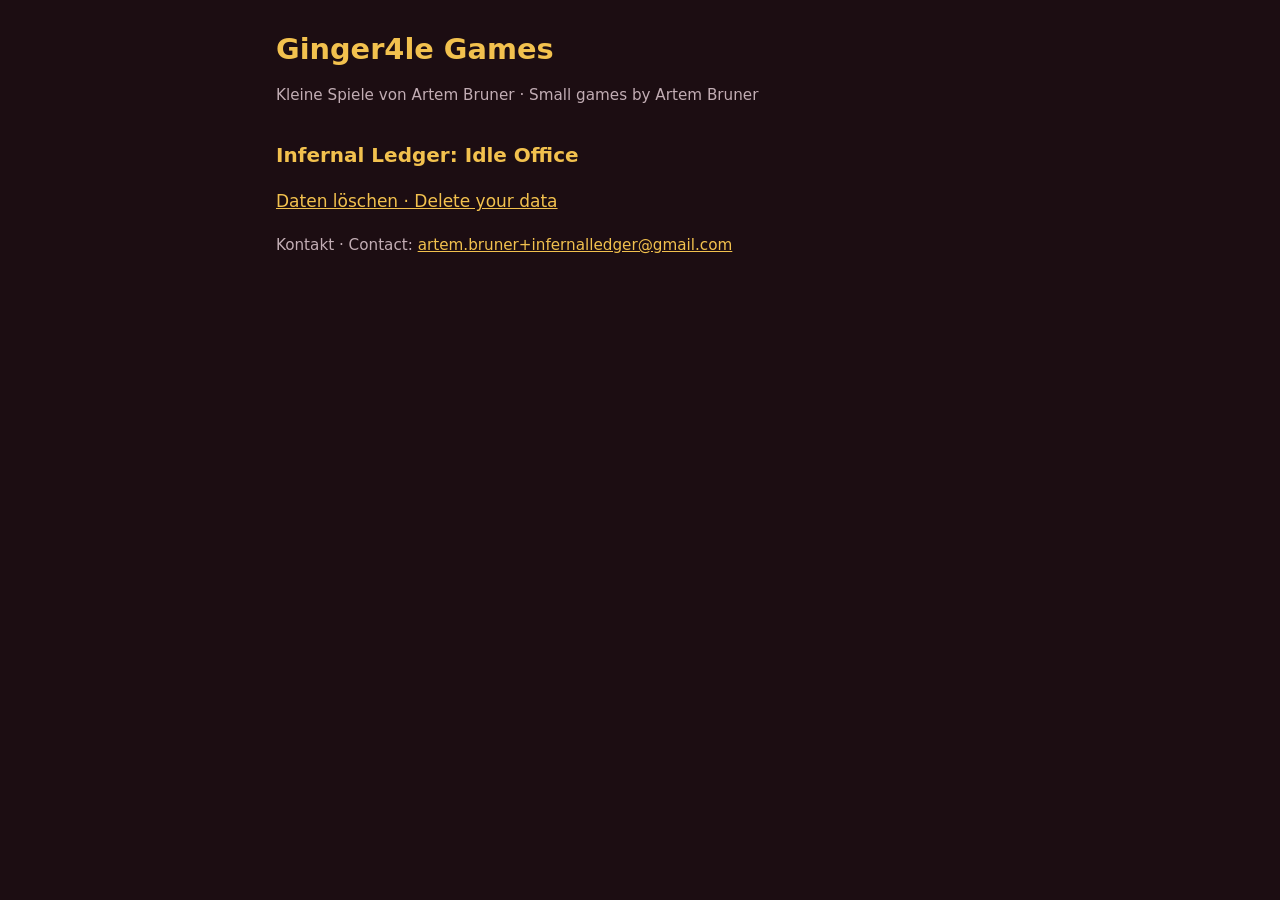
==== index.html @ 53cb0518 "Shared pages for Ginger4le games: Infernal Ledger data deletion Co-Authored-By: Claude Opus 5.5 <nor" ====
<!doctype html>
<html lang="de">
<head>
<meta charset="utf-8">
<meta name="viewport" content="width=device-width, initial-scale=1">
<title>Ginger4le Games</title>
<link rel="stylesheet" href="style.css">
</head>
<body>
<main>
<h1>Ginger4le Games</h1>
<p class="muted">Kleine Spiele von Artem Bruner · Small games by Artem Bruner</p>

<h2>Infernal Ledger: Idle Office</h2>
<ul class="games">
  <li><a href="infernal-ledger/delete-data.html">Daten löschen · Delete your data</a></li>
</ul>

<p class="muted">Kontakt · Contact: <a href="mailto:artem.bruner+infernalledger@gmail.com">artem.bruner+infernalledger@gmail.com</a></p>
</main>
</body>
</html>
---- style.css ----
:root {
  --bg: #1c0d12;
  --card: #2a1118;
  --text: #f1e6ea;
  --muted: #c2adb4;
  --gold: #f2c14e;
  --line: #4a2630;
}
* { box-sizing: border-box; }
body {
  margin: 0;
  background: var(--bg);
  color: var(--text);
  font: 17px/1.6 system-ui, -apple-system, "Segoe UI", Roboto, sans-serif;
}
main { max-width: 760px; margin: 0 auto; padding: 32px 16px 64px; }
h1 { color: var(--gold); font-size: 1.8rem; line-height: 1.25; margin: 0 0 8px; }
h2 { color: var(--gold); font-size: 1.25rem; margin: 32px 0 8px; }
p, li { color: var(--text); }
.muted { color: var(--muted); font-size: 0.95rem; }
a { color: var(--gold); }
section { background: var(--card); border: 1px solid var(--line); border-radius: 12px; padding: 4px 20px 16px; margin: 20px 0; }
nav.lang { margin: 8px 0 24px; }
nav.lang a { margin-right: 16px; }
ul.games { list-style: none; padding: 0; }
ul.games li { margin: 8px 0; }
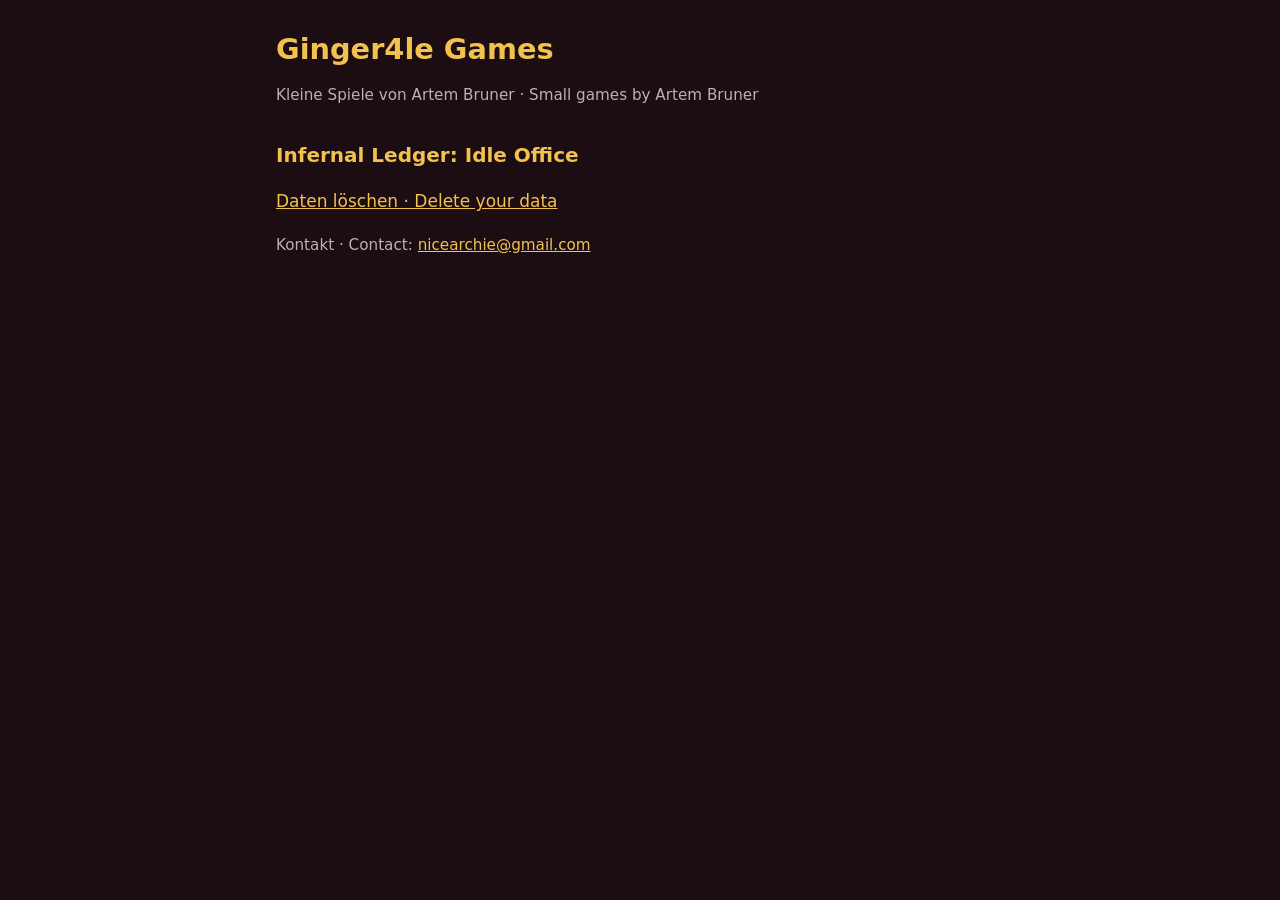
==== commit 78e99ac4: "Contact address nicearchie@gmail.com Co-Authored-By: Claude Opus 5.5 <noreply@anthropic.com>" ====
--- a/index.html
+++ b/index.html
@@ -16,7 +16,7 @@
   <li><a href="infernal-ledger/delete-data.html">Daten löschen · Delete your data</a></li>
 </ul>
 
-<p class="muted">Kontakt · Contact: <a href="mailto:artem.bruner+infernalledger@gmail.com">artem.bruner+infernalledger@gmail.com</a></p>
+<p class="muted">Kontakt · Contact: <a href="mailto:nicearchie@gmail.com">nicearchie@gmail.com</a></p>
 </main>
 </body>
 </html>
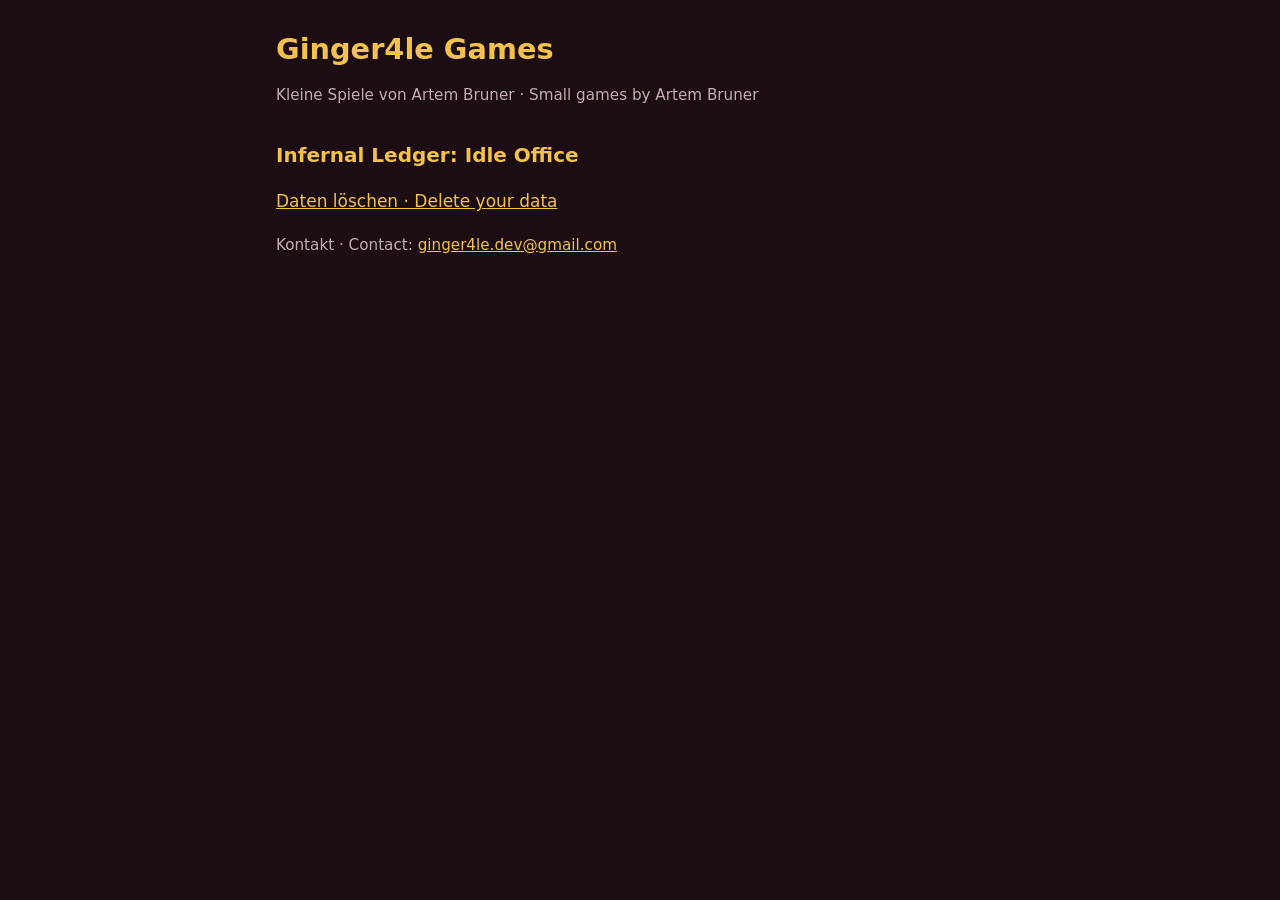
==== commit f8de51e0: "Contact address ginger4le.dev@gmail.com Co-Authored-By: Claude Opus 5.5 <noreply@anthropic.com>" ====
--- a/index.html
+++ b/index.html
@@ -16,7 +16,7 @@
   <li><a href="infernal-ledger/delete-data.html">Daten löschen · Delete your data</a></li>
 </ul>
 
-<p class="muted">Kontakt · Contact: <a href="mailto:nicearchie@gmail.com">nicearchie@gmail.com</a></p>
+<p class="muted">Kontakt · Contact: <a href="mailto:ginger4le.dev@gmail.com">ginger4le.dev@gmail.com</a></p>
 </main>
 </body>
 </html>
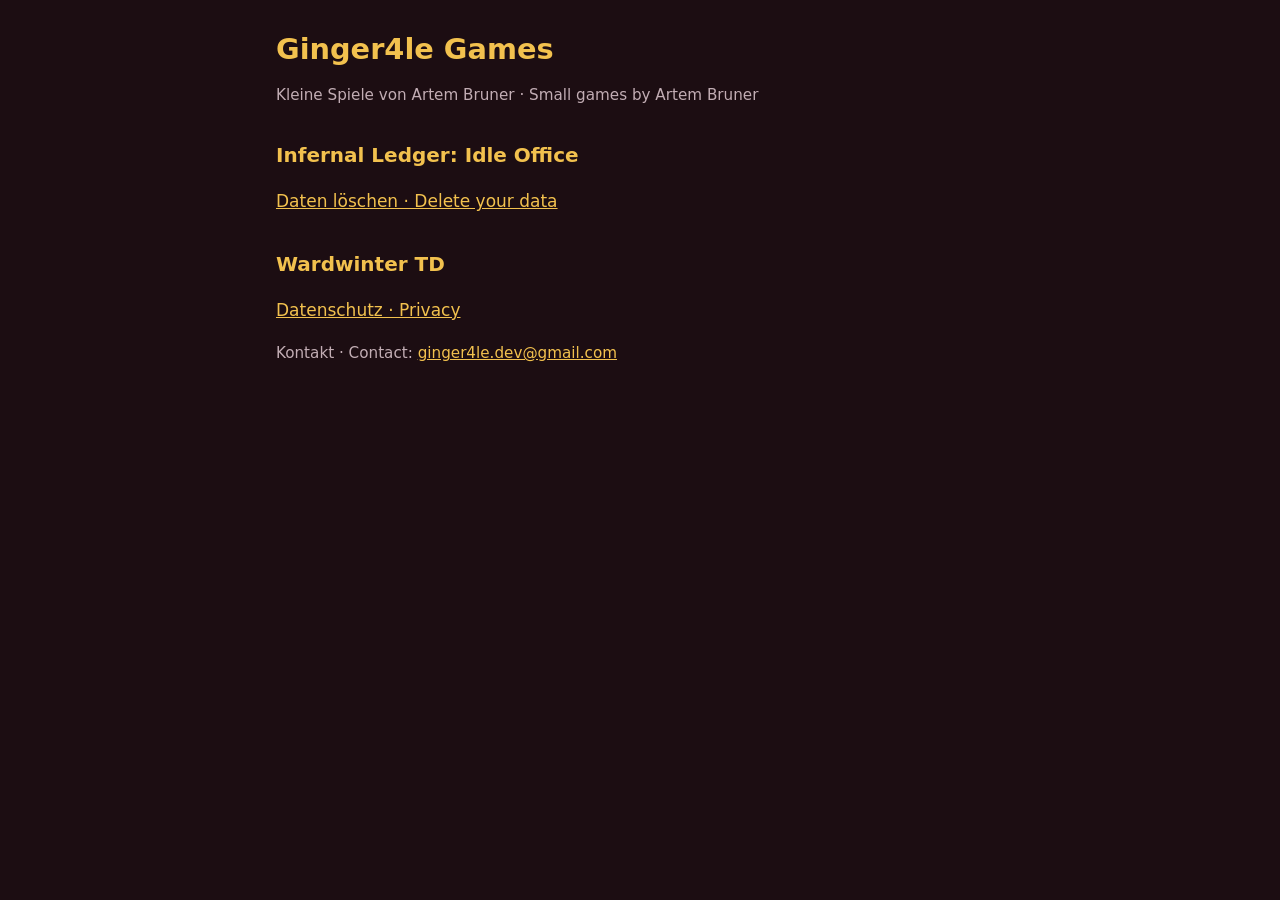
==== commit ade78182: "Index: Wardwinter TD privacy link Co-Authored-By: Claude Opus 5.5 <noreply@anthropic.com>" ====
--- a/index.html
+++ b/index.html
@@ -16,6 +16,10 @@
   <li><a href="infernal-ledger/delete-data.html">Daten löschen · Delete your data</a></li>
 </ul>
 
+<h2>Wardwinter TD</h2>
+<ul class="games">
+  <li><a href="wardwinter/privacy.html">Datenschutz · Privacy</a></li>
+</ul>
 <p class="muted">Kontakt · Contact: <a href="mailto:ginger4le.dev@gmail.com">ginger4le.dev@gmail.com</a></p>
 </main>
 </body>
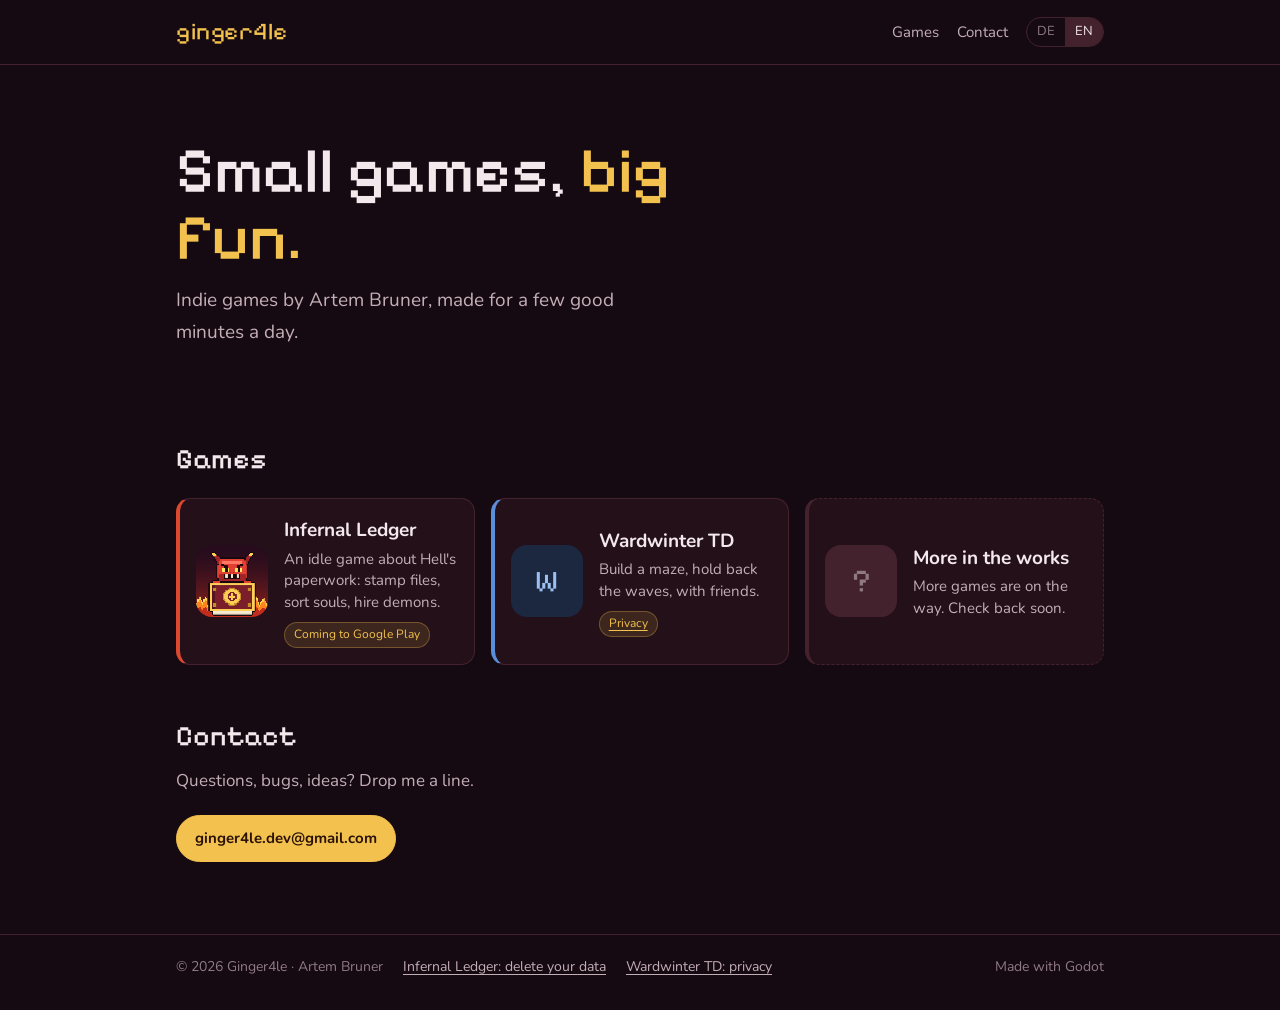
==== commit 5a6a9899: "Pixel studio design: home page with game cards, Infernal Ledger page, DE/EN switch Co-Authored-By: C" ====
--- a/index.html
+++ b/index.html
@@ -4,23 +4,65 @@
 <meta charset="utf-8">
 <meta name="viewport" content="width=device-width, initial-scale=1">
 <title>Ginger4le Games</title>
+<meta name="description" content="Kleine Spiele von Artem Bruner. Small games by Artem Bruner.">
+<meta name="theme-color" content="#160a12">
+<link rel="icon" href="assets/favicon.svg" type="image/svg+xml">
 <link rel="stylesheet" href="style.css">
+<script src="assets/lang.js"></script>
 </head>
 <body>
-<main>
-<h1>Ginger4le Games</h1>
-<p class="muted">Kleine Spiele von Artem Bruner · Small games by Artem Bruner</p>
+<header class="top"><div class="wrap">
+  <a class="logo" href="./">ginger4le</a>
+  <nav class="nav">
+    <a href="#spiele" class="hide-sm"><span class="de">Spiele</span><span class="en">Games</span></a>
+    <a href="#kontakt" class="hide-sm"><span class="de">Kontakt</span><span class="en">Contact</span></a>
+    <span class="lang"><button data-set="de" aria-label="Deutsch">DE</button><button data-set="en" aria-label="English">EN</button></span>
+  </nav>
+</div></header>
 
-<h2>Infernal Ledger: Idle Office</h2>
-<ul class="games">
-  <li><a href="infernal-ledger/delete-data.html">Daten löschen · Delete your data</a></li>
-</ul>
+<main class="wrap">
+  <section class="hero">
+    <h1><span class="de">Kleine Spiele, <span class="hl">große Freude.</span></span><span class="en">Small games, <span class="hl">big fun.</span></span></h1>
+    <p><span class="de">Indie-Spiele von Artem Bruner, gemacht für ein paar gute Minuten am Tag.</span><span class="en">Indie games by Artem Bruner, made for a few good minutes a day.</span></p>
+  </section>
 
-<h2>Wardwinter TD</h2>
-<ul class="games">
-  <li><a href="wardwinter/privacy.html">Datenschutz · Privacy</a></li>
-</ul>
-<p class="muted">Kontakt · Contact: <a href="mailto:ginger4le.dev@gmail.com">ginger4le.dev@gmail.com</a></p>
+  <h2 id="spiele"><span class="de">Spiele</span><span class="en">Games</span></h2>
+  <div class="games">
+    <a class="game" href="infernal-ledger/" style="--accent:#d9482f">
+      <img src="infernal-ledger/img/icon.png" alt="" width="72" height="72">
+      <div>
+        <h3>Infernal Ledger</h3>
+        <p><span class="de">Idle-Spiel im Höllenbüro: Akten stempeln, Seelen sortieren, Dämonen einstellen.</span><span class="en">An idle game about Hell's paperwork: stamp files, sort souls, hire demons.</span></p>
+        <span class="badge"><span class="de">Bald bei Google Play</span><span class="en">Coming to Google Play</span></span>
+      </div>
+    </a>
+    <div class="game" style="--accent:#5b8fd9">
+      <div class="dot" aria-hidden="true" style="width:72px;height:72px;border-radius:16px;flex:none;background:#1c2740;display:grid;place-items:center;font-family:var(--pixel);font-size:30px;color:#9cc0f0;">W</div>
+      <div>
+        <h3>Wardwinter TD</h3>
+        <p><span class="de">Labyrinth bauen, Wellen aufhalten, mit Freunden.</span><span class="en">Build a maze, hold back the waves, with friends.</span></p>
+        <a class="badge" href="wardwinter/privacy.html"><span class="de">Datenschutz</span><span class="en">Privacy</span></a>
+      </div>
+    </div>
+    <div class="game soon">
+      <div class="dot" aria-hidden="true">?</div>
+      <div>
+        <h3><span class="de">Mehr in Arbeit</span><span class="en">More in the works</span></h3>
+        <p><span class="de">Weitere Spiele folgen. Schau bald wieder vorbei.</span><span class="en">More games are on the way. Check back soon.</span></p>
+      </div>
+    </div>
+  </div>
+
+  <h2 id="kontakt"><span class="de">Kontakt</span><span class="en">Contact</span></h2>
+  <p class="section-lead"><span class="de">Fragen, Fehler, Ideen? Schreib mir gern.</span><span class="en">Questions, bugs, ideas? Drop me a line.</span></p>
+  <a class="btn primary" href="mailto:ginger4le.dev@gmail.com">ginger4le.dev@gmail.com</a>
 </main>
+
+<footer class="foot"><div class="wrap">
+  <span>© 2026 Ginger4le · Artem Bruner</span>
+  <a href="infernal-ledger/delete-data.html">Infernal Ledger: <span class="de">Daten löschen</span><span class="en">delete your data</span></a>
+  <a href="wardwinter/privacy.html">Wardwinter TD: <span class="de">Datenschutz</span><span class="en">privacy</span></a>
+  <span class="sp"><span class="de">Gemacht mit Godot</span><span class="en">Made with Godot</span></span>
+</div></footer>
 </body>
 </html>
--- a/style.css
+++ b/style.css
@@ -1,26 +1,133 @@
+@font-face { font-family: "Pixelify Sans"; src: url("assets/fonts/PixelifySans.ttf") format("truetype"); font-display: swap; }
+@font-face { font-family: "Nunito"; src: url("assets/fonts/Nunito.ttf") format("truetype"); font-weight: 200 1000; font-display: swap; }
+
 :root {
-  --bg: #1c0d12;
-  --card: #2a1118;
-  --text: #f1e6ea;
-  --muted: #c2adb4;
+  --bg: #160a12;
+  --card: #241019;
+  --card-hover: #2e1520;
+  --line: #44222d;
+  --text: #f3e8ec;
+  --muted: #c4aeb6;
+  --faint: #8f7a82;
   --gold: #f2c14e;
-  --line: #4a2630;
+  --ember: #d9482f;
+  --radius: 14px;
+  --pixel: "Pixelify Sans", "Courier New", monospace;
 }
+
 * { box-sizing: border-box; }
+html { -webkit-text-size-adjust: 100%; }
 body {
   margin: 0;
   background: var(--bg);
   color: var(--text);
-  font: 17px/1.6 system-ui, -apple-system, "Segoe UI", Roboto, sans-serif;
+  font: 17px/1.65 Nunito, system-ui, -apple-system, "Segoe UI", sans-serif;
 }
-main { max-width: 760px; margin: 0 auto; padding: 32px 16px 64px; }
-h1 { color: var(--gold); font-size: 1.8rem; line-height: 1.25; margin: 0 0 8px; }
-h2 { color: var(--gold); font-size: 1.25rem; margin: 32px 0 8px; }
-p, li { color: var(--text); }
-.muted { color: var(--muted); font-size: 0.95rem; }
-a { color: var(--gold); }
-section { background: var(--card); border: 1px solid var(--line); border-radius: 12px; padding: 4px 20px 16px; margin: 20px 0; }
-nav.lang { margin: 8px 0 24px; }
-nav.lang a { margin-right: 16px; }
-ul.games { list-style: none; padding: 0; }
-ul.games li { margin: 8px 0; }
+img { max-width: 100%; display: block; }
+a { color: var(--gold); text-underline-offset: 3px; }
+a:hover { color: #ffd77a; }
+
+/* language switch: html[data-lang] shows .de or .en */
+html[data-lang="de"] .en, html[data-lang="en"] .de { display: none !important; }
+html:not([data-lang]) .en { display: none !important; }
+
+.wrap { max-width: 960px; margin: 0 auto; padding: 0 16px; }
+
+/* header */
+.top { border-bottom: 1px solid var(--line); }
+.top .wrap { display: flex; align-items: center; gap: 16px; min-height: 64px; }
+.logo { font-family: var(--pixel); font-size: 24px; color: var(--gold); text-decoration: none; letter-spacing: 0.5px; }
+.logo:hover { color: var(--gold); }
+.nav { margin-left: auto; display: flex; align-items: center; gap: 18px; font-size: 15px; }
+.nav a { color: var(--muted); text-decoration: none; }
+.nav a:hover { color: var(--text); }
+.lang { display: inline-flex; border: 1px solid var(--line); border-radius: 999px; overflow: hidden; }
+.lang button {
+  background: none; border: 0; color: var(--faint); font: inherit; font-size: 13px;
+  padding: 3px 10px; cursor: pointer;
+}
+html[data-lang="de"] .lang [data-set="de"], html[data-lang="en"] .lang [data-set="en"],
+html:not([data-lang]) .lang [data-set="de"] { background: var(--line); color: var(--text); }
+
+/* hero */
+.hero { padding: 72px 0 40px; }
+.hero h1 {
+  font-family: var(--pixel); font-weight: 500; font-size: clamp(36px, 7vw, 64px);
+  line-height: 1.05; margin: 0 0 14px; max-width: 14ch;
+}
+.hero h1 .hl { color: var(--gold); }
+.hero p { color: var(--muted); font-size: 19px; margin: 0; max-width: 46ch; }
+
+h2 { font-family: var(--pixel); font-weight: 500; font-size: 28px; margin: 48px 0 16px; }
+.section-lead { color: var(--muted); margin: -8px 0 20px; }
+
+/* game cards */
+.games { display: grid; grid-template-columns: repeat(auto-fill, minmax(280px, 1fr)); gap: 16px; }
+.game {
+  --accent: var(--ember);
+  display: flex; gap: 16px; align-items: center;
+  background: var(--card); border: 1px solid var(--line); border-radius: var(--radius);
+  padding: 16px; text-decoration: none; color: var(--text);
+  border-left: 4px solid var(--accent);
+  transition: background .15s, transform .15s;
+}
+a.game:hover { background: var(--card-hover); transform: translateY(-2px); color: var(--text); }
+.game img { width: 72px; height: 72px; border-radius: 16px; flex: none; image-rendering: pixelated; }
+.game h3 { margin: 0 0 2px; font-size: 19px; }
+.game p { margin: 0; color: var(--muted); font-size: 15px; line-height: 1.45; }
+.badge {
+  display: inline-block; margin-top: 8px; font-size: 12px; padding: 2px 9px; border-radius: 999px;
+  background: rgba(242, 193, 78, .12); color: var(--gold); border: 1px solid rgba(242, 193, 78, .3);
+}
+.game.soon { --accent: var(--line); border-style: dashed; border-left-style: solid; }
+.game.soon .dot { width: 72px; height: 72px; border-radius: 16px; flex: none; background: var(--line);
+  display: grid; place-items: center; font-family: var(--pixel); font-size: 32px; color: var(--faint); }
+
+/* game page */
+.feature { border-radius: var(--radius); overflow: hidden; border: 1px solid var(--line); margin: 32px 0 24px; }
+.title-row { display: flex; gap: 16px; align-items: center; }
+.title-row img { width: 88px; height: 88px; border-radius: 20px; }
+.title-row h1 { font-family: var(--pixel); font-weight: 500; font-size: clamp(30px, 5vw, 44px); line-height: 1.1; margin: 0; }
+.title-row p { margin: 4px 0 0; color: var(--muted); }
+.actions { display: flex; flex-wrap: wrap; gap: 10px; margin: 24px 0 8px; }
+.btn {
+  display: inline-flex; align-items: center; gap: 8px; padding: 10px 18px; border-radius: 999px;
+  border: 1px solid var(--line); color: var(--text); text-decoration: none; font-size: 15px; background: var(--card);
+}
+.btn:hover { background: var(--card-hover); color: var(--text); }
+.btn.primary { background: var(--gold); color: #2a1206; border-color: var(--gold); font-weight: 700; }
+.btn.primary:hover { background: #ffd77a; color: #2a1206; }
+.btn.off { color: var(--faint); cursor: default; }
+.prose { max-width: 62ch; }
+.prose ul { padding-left: 20px; }
+.prose li { margin: 4px 0; }
+.shots { display: flex; gap: 12px; overflow-x: auto; padding-bottom: 8px; scroll-snap-type: x mandatory; }
+.shots img { width: 200px; flex: none; border-radius: 12px; border: 1px solid var(--line); scroll-snap-align: start; }
+
+/* text pages */
+.doc { max-width: 720px; padding-top: 32px; }
+.doc h1 { font-family: var(--pixel); font-weight: 500; font-size: clamp(28px, 5vw, 40px); line-height: 1.15; margin: 0 0 6px; }
+.doc .muted { color: var(--faint); font-size: 15px; }
+.card { background: var(--card); border: 1px solid var(--line); border-radius: var(--radius); padding: 4px 20px 14px; margin: 16px 0; }
+.card h2 { font-family: inherit; font-weight: 800; font-size: 19px; margin: 16px 0 6px; color: var(--gold); }
+.back { display: inline-block; margin-top: 24px; font-size: 15px; }
+
+/* footer */
+.foot { border-top: 1px solid var(--line); margin-top: 72px; }
+.foot .wrap { display: flex; flex-wrap: wrap; gap: 8px 20px; padding-top: 20px; padding-bottom: 32px; font-size: 14px; color: var(--faint); }
+.foot a { color: var(--muted); }
+.foot .sp { margin-left: auto; }
+
+@media (max-width: 560px) {
+  .nav .hide-sm { display: none; }
+  .hero { padding: 48px 0 24px; }
+  .foot .sp { margin-left: 0; width: 100%; }
+}
+
+/* plain text pages without the site header (e.g. wardwinter/privacy.html) */
+body > main:not(.wrap) { max-width: 760px; margin: 0 auto; padding: 40px 16px 64px; }
+main:not(.wrap) h1 { font-family: var(--pixel); font-weight: 500; font-size: clamp(28px, 5vw, 40px); line-height: 1.15; margin: 0 0 6px; color: var(--text); }
+main:not(.wrap) h2 { font-family: inherit; font-weight: 800; font-size: 19px; margin: 16px 0 6px; color: var(--gold); }
+main:not(.wrap) section { background: var(--card); border: 1px solid var(--line); border-radius: var(--radius); padding: 4px 20px 14px; margin: 16px 0; }
+nav.lang { display: flex; gap: 16px; border: 0; margin: 8px 0 24px; }
+.muted { color: var(--faint); font-size: 15px; }
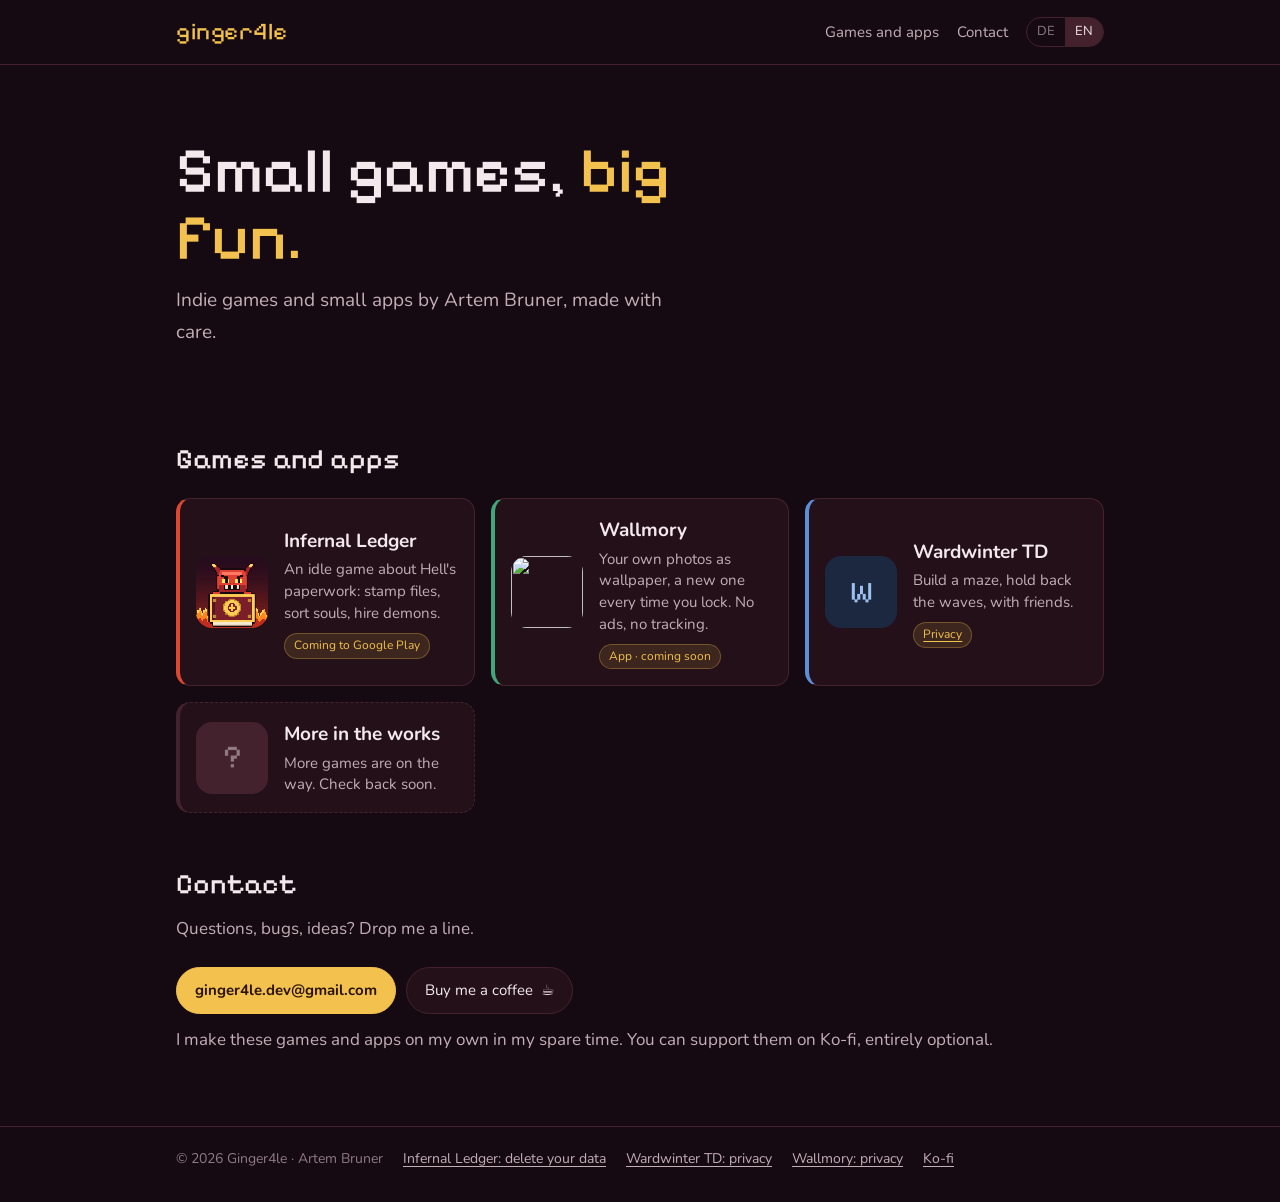
==== commit 0f9ccfb9: "Wallmory card and Ko-fi link Co-Authored-By: Claude Opus 5.5 <noreply@anthropic.com>" ====
--- a/index.html
+++ b/index.html
@@ -14,7 +14,7 @@
 <header class="top"><div class="wrap">
   <a class="logo" href="./">ginger4le</a>
   <nav class="nav">
-    <a href="#spiele" class="hide-sm"><span class="de">Spiele</span><span class="en">Games</span></a>
+    <a href="#spiele" class="hide-sm"><span class="de">Spiele und Apps</span><span class="en">Games and apps</span></a>
     <a href="#kontakt" class="hide-sm"><span class="de">Kontakt</span><span class="en">Contact</span></a>
     <span class="lang"><button data-set="de" aria-label="Deutsch">DE</button><button data-set="en" aria-label="English">EN</button></span>
   </nav>
@@ -23,10 +23,10 @@
 <main class="wrap">
   <section class="hero">
     <h1><span class="de">Kleine Spiele, <span class="hl">große Freude.</span></span><span class="en">Small games, <span class="hl">big fun.</span></span></h1>
-    <p><span class="de">Indie-Spiele von Artem Bruner, gemacht für ein paar gute Minuten am Tag.</span><span class="en">Indie games by Artem Bruner, made for a few good minutes a day.</span></p>
+    <p><span class="de">Indie-Spiele und kleine Apps von Artem Bruner, gemacht mit Liebe zum Detail.</span><span class="en">Indie games and small apps by Artem Bruner, made with care.</span></p>
   </section>
 
-  <h2 id="spiele"><span class="de">Spiele</span><span class="en">Games</span></h2>
+  <h2 id="spiele"><span class="de">Spiele und Apps</span><span class="en">Games and apps</span></h2>
   <div class="games">
     <a class="game" href="infernal-ledger/" style="--accent:#d9482f">
       <img src="infernal-ledger/img/icon.png" alt="" width="72" height="72">
@@ -34,6 +34,14 @@
         <h3>Infernal Ledger</h3>
         <p><span class="de">Idle-Spiel im Höllenbüro: Akten stempeln, Seelen sortieren, Dämonen einstellen.</span><span class="en">An idle game about Hell's paperwork: stamp files, sort souls, hire demons.</span></p>
         <span class="badge"><span class="de">Bald bei Google Play</span><span class="en">Coming to Google Play</span></span>
+      </div>
+    </a>
+    <a class="game" href="wallmory/" style="--accent:#3fa77a">
+      <img src="wallmory/img/icon.png" alt="" width="72" height="72">
+      <div>
+        <h3>Wallmory</h3>
+        <p><span class="de">Deine eigenen Fotos als Hintergrund, bei jedem Sperren ein neues. Ohne Werbung, ohne Tracking.</span><span class="en">Your own photos as wallpaper, a new one every time you lock. No ads, no tracking.</span></p>
+        <span class="badge"><span class="de">App · bald verfügbar</span><span class="en">App · coming soon</span></span>
       </div>
     </a>
     <div class="game" style="--accent:#5b8fd9">
@@ -55,14 +63,19 @@
 
   <h2 id="kontakt"><span class="de">Kontakt</span><span class="en">Contact</span></h2>
   <p class="section-lead"><span class="de">Fragen, Fehler, Ideen? Schreib mir gern.</span><span class="en">Questions, bugs, ideas? Drop me a line.</span></p>
-  <a class="btn primary" href="mailto:ginger4le.dev@gmail.com">ginger4le.dev@gmail.com</a>
+  <div class="actions">
+    <a class="btn primary" href="mailto:ginger4le.dev@gmail.com">ginger4le.dev@gmail.com</a>
+    <a class="btn" href="https://ko-fi.com/artembruner" rel="noopener"><span class="de">Spendier mir einen Kaffee</span><span class="en">Buy me a coffee</span> ☕</a>
+  </div>
+  <p class="section-lead" style="margin-top:12px"><span class="de">Meine Spiele und Apps mache ich allein in meiner Freizeit. Über Ko-fi kannst du sie unterstützen, ganz freiwillig.</span><span class="en">I make these games and apps on my own in my spare time. You can support them on Ko-fi, entirely optional.</span></p>
 </main>
 
 <footer class="foot"><div class="wrap">
   <span>© 2026 Ginger4le · Artem Bruner</span>
   <a href="infernal-ledger/delete-data.html">Infernal Ledger: <span class="de">Daten löschen</span><span class="en">delete your data</span></a>
   <a href="wardwinter/privacy.html">Wardwinter TD: <span class="de">Datenschutz</span><span class="en">privacy</span></a>
-  <span class="sp"><span class="de">Gemacht mit Godot</span><span class="en">Made with Godot</span></span>
+  <a href="wallmory/privacy.html">Wallmory: <span class="de">Datenschutz</span><span class="en">privacy</span></a>
+  <a href="https://ko-fi.com/artembruner" rel="noopener">Ko-fi</a>
 </div></footer>
 </body>
 </html>
--- a/style.css
+++ b/style.css
@@ -23,7 +23,7 @@
   color: var(--text);
   font: 17px/1.65 Nunito, system-ui, -apple-system, "Segoe UI", sans-serif;
 }
-img { max-width: 100%; display: block; }
+img { max-width: 100%; height: auto; display: block; }
 a { color: var(--gold); text-underline-offset: 3px; }
 a:hover { color: #ffd77a; }
 
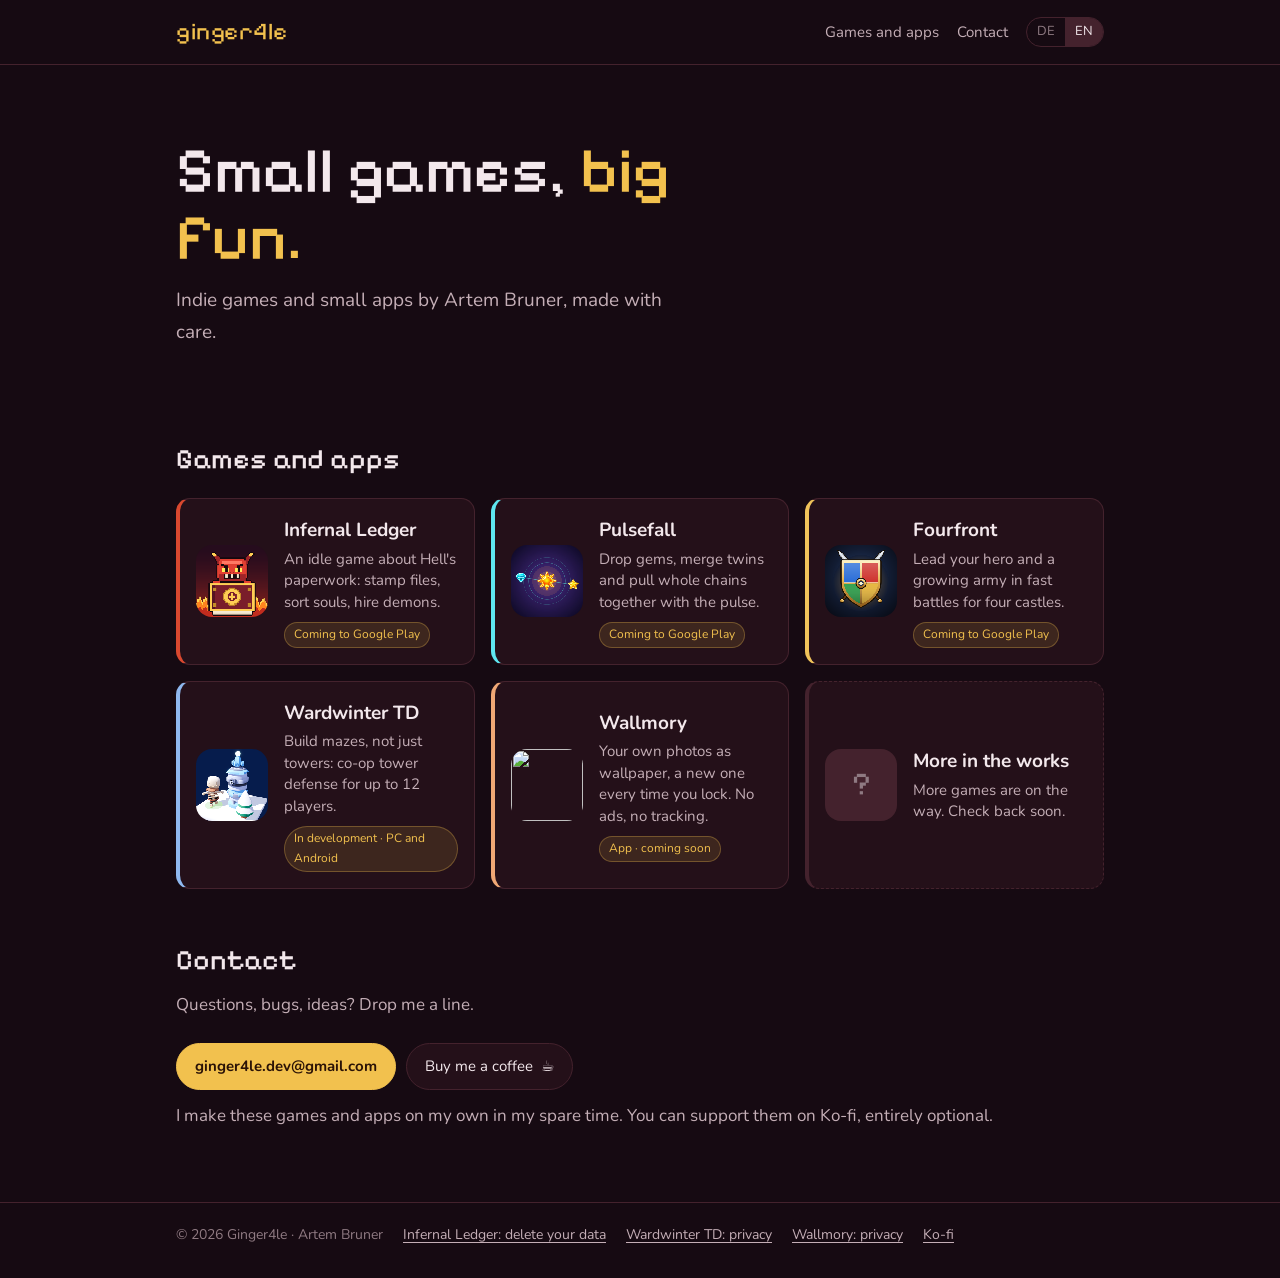
==== commit 355d001f: "Pages for Pulsefall, Fourfront and Wardwinter TD in the shared frame; home cards for all games Co-Au" ====
--- a/index.html
+++ b/index.html
@@ -36,7 +36,31 @@
         <span class="badge"><span class="de">Bald bei Google Play</span><span class="en">Coming to Google Play</span></span>
       </div>
     </a>
-    <a class="game" href="wallmory/" style="--accent:#3fa77a">
+    <a class="game" href="pulsefall/" style="--accent:#5ee7f0">
+      <img src="pulsefall/img/icon.png" alt="" width="72" height="72">
+      <div>
+        <h3>Pulsefall</h3>
+        <p><span class="de">Lass Gems fallen, verschmelze Zwillinge und zieh mit dem Puls ganze Ketten.</span><span class="en">Drop gems, merge twins and pull whole chains together with the pulse.</span></p>
+        <span class="badge"><span class="de">Bald bei Google Play</span><span class="en">Coming to Google Play</span></span>
+      </div>
+    </a>
+    <a class="game" href="fourfront/" style="--accent:#f0c35a">
+      <img src="fourfront/img/icon.png" alt="" width="72" height="72">
+      <div>
+        <h3>Fourfront</h3>
+        <p><span class="de">Führe deinen Helden und deine Armee in schnelle Schlachten um vier Burgen.</span><span class="en">Lead your hero and a growing army in fast battles for four castles.</span></p>
+        <span class="badge"><span class="de">Bald bei Google Play</span><span class="en">Coming to Google Play</span></span>
+      </div>
+    </a>
+    <a class="game" href="wardwinter/" style="--accent:#8fb8ef">
+      <img src="wardwinter/img/icon.png" alt="" width="72" height="72">
+      <div>
+        <h3>Wardwinter TD</h3>
+        <p><span class="de">Baut Labyrinthe, nicht nur Türme: Koop-Tower-Defense für bis zu 12 Spieler.</span><span class="en">Build mazes, not just towers: co-op tower defense for up to 12 players.</span></p>
+        <span class="badge"><span class="de">In Entwicklung · PC und Android</span><span class="en">In development · PC and Android</span></span>
+      </div>
+    </a>
+    <a class="game" href="wallmory/" style="--accent:#f0a875">
       <img src="wallmory/img/icon.png" alt="" width="72" height="72">
       <div>
         <h3>Wallmory</h3>
@@ -44,14 +68,6 @@
         <span class="badge"><span class="de">App · bald verfügbar</span><span class="en">App · coming soon</span></span>
       </div>
     </a>
-    <div class="game" style="--accent:#5b8fd9">
-      <div class="dot" aria-hidden="true" style="width:72px;height:72px;border-radius:16px;flex:none;background:#1c2740;display:grid;place-items:center;font-family:var(--pixel);font-size:30px;color:#9cc0f0;">W</div>
-      <div>
-        <h3>Wardwinter TD</h3>
-        <p><span class="de">Labyrinth bauen, Wellen aufhalten, mit Freunden.</span><span class="en">Build a maze, hold back the waves, with friends.</span></p>
-        <a class="badge" href="wardwinter/privacy.html"><span class="de">Datenschutz</span><span class="en">Privacy</span></a>
-      </div>
-    </div>
     <div class="game soon">
       <div class="dot" aria-hidden="true">?</div>
       <div>
--- a/style.css
+++ b/style.css
@@ -11,6 +11,9 @@
   --faint: #8f7a82;
   --gold: #f2c14e;
   --ember: #d9482f;
+  --accent: var(--gold);
+  --on-accent: #2a1206;
+  --hero: #241019;
   --radius: 14px;
   --pixel: "Pixelify Sans", "Courier New", monospace;
 }
@@ -97,6 +100,25 @@
 .btn:hover { background: var(--card-hover); color: var(--text); }
 .btn.primary { background: var(--gold); color: #2a1206; border-color: var(--gold); font-weight: 700; }
 .btn.primary:hover { background: #ffd77a; color: #2a1206; }
+.btn.accent { background: var(--accent); border-color: var(--accent); color: var(--on-accent); font-weight: 700; }
+.btn.accent:hover { filter: brightness(1.08); color: var(--on-accent); }
+
+/* product page (apps and games with their own accent color) */
+.phero { text-align: center; padding: 44px 0 80px; background: var(--hero); border-bottom: 1px solid var(--line); }
+.phero .appicon { width: 88px; height: 88px; border-radius: 22px; margin: 0 auto; }
+.phero h1 { font-weight: 900; font-size: clamp(34px, 6vw, 48px); line-height: 1.1; margin: 14px 0 6px; }
+.phero .tagline { color: var(--accent); font-size: 20px; line-height: 1.4; margin: 0 0 12px; }
+.phero .intro { color: var(--muted); max-width: 560px; margin: 0 auto 20px; }
+.pshots { display: flex; gap: 16px; justify-content: center; margin-top: -52px; position: relative; }
+.pshots img { width: calc((100% - 32px) / 3); max-width: 240px; border-radius: clamp(10px, 2.5vw, 20px); border: 1px solid var(--line); }
+.features { display: grid; grid-template-columns: repeat(auto-fit, minmax(210px, 1fr)); gap: 16px; margin-top: 40px; }
+.features > div { background: var(--card); border: 1px solid var(--line); border-radius: var(--radius); padding: 16px 18px; }
+.features h3 { margin: 0 0 4px; font-size: 17px; color: var(--accent); }
+.features p { margin: 0; color: var(--muted); font-size: 15px; line-height: 1.5; }
+.support { text-align: center; background: var(--card); border: 1px solid var(--line); border-radius: 20px; padding: 28px 20px; margin-top: 40px; }
+.support h2 { font-family: inherit; font-weight: 800; font-size: 24px; margin: 0 0 8px; }
+.support p { color: var(--muted); max-width: 520px; margin: 0 auto 16px; }
+.support .more { font-size: 15px; margin: 16px auto 0; }
 .btn.off { color: var(--faint); cursor: default; }
 .prose { max-width: 62ch; }
 .prose ul { padding-left: 20px; }
@@ -109,7 +131,10 @@
 .doc h1 { font-family: var(--pixel); font-weight: 500; font-size: clamp(28px, 5vw, 40px); line-height: 1.15; margin: 0 0 6px; }
 .doc .muted { color: var(--faint); font-size: 15px; }
 .card { background: var(--card); border: 1px solid var(--line); border-radius: var(--radius); padding: 4px 20px 14px; margin: 16px 0; }
-.card h2 { font-family: inherit; font-weight: 800; font-size: 19px; margin: 16px 0 6px; color: var(--gold); }
+.card h2, .doc section h2 { font-family: inherit; font-weight: 800; font-size: 19px; margin: 16px 0 6px; color: var(--accent); }
+.doc section { background: var(--card); border: 1px solid var(--line); border-radius: var(--radius); padding: 4px 20px 14px; margin: 16px 0; }
+.doc .summary { border-color: var(--accent); }
+.doc code { font-size: 14px; background: var(--bg); padding: 1px 6px; border-radius: 6px; }
 .back { display: inline-block; margin-top: 24px; font-size: 15px; }
 
 /* footer */
@@ -131,3 +156,8 @@
 main:not(.wrap) section { background: var(--card); border: 1px solid var(--line); border-radius: var(--radius); padding: 4px 20px 14px; margin: 16px 0; }
 nav.lang { display: flex; gap: 16px; border: 0; margin: 8px 0 24px; }
 .muted { color: var(--faint); font-size: 15px; }
+.wshots { display: grid; grid-template-columns: repeat(2, minmax(0, 1fr)); gap: 12px; margin-top: -52px; position: relative; }
+.wshots img { width: 100%; border-radius: 12px; border: 1px solid var(--line); }
+.wshots.single { grid-template-columns: 1fr; max-width: 860px; margin-left: auto; margin-right: auto; }
+.phero .status { display: inline-block; font-size: 14px; color: var(--muted); border: 1px solid var(--line); border-radius: 999px; padding: 6px 14px; }
+@media (max-width: 560px) { .wshots { grid-template-columns: minmax(0, 1fr); } }
